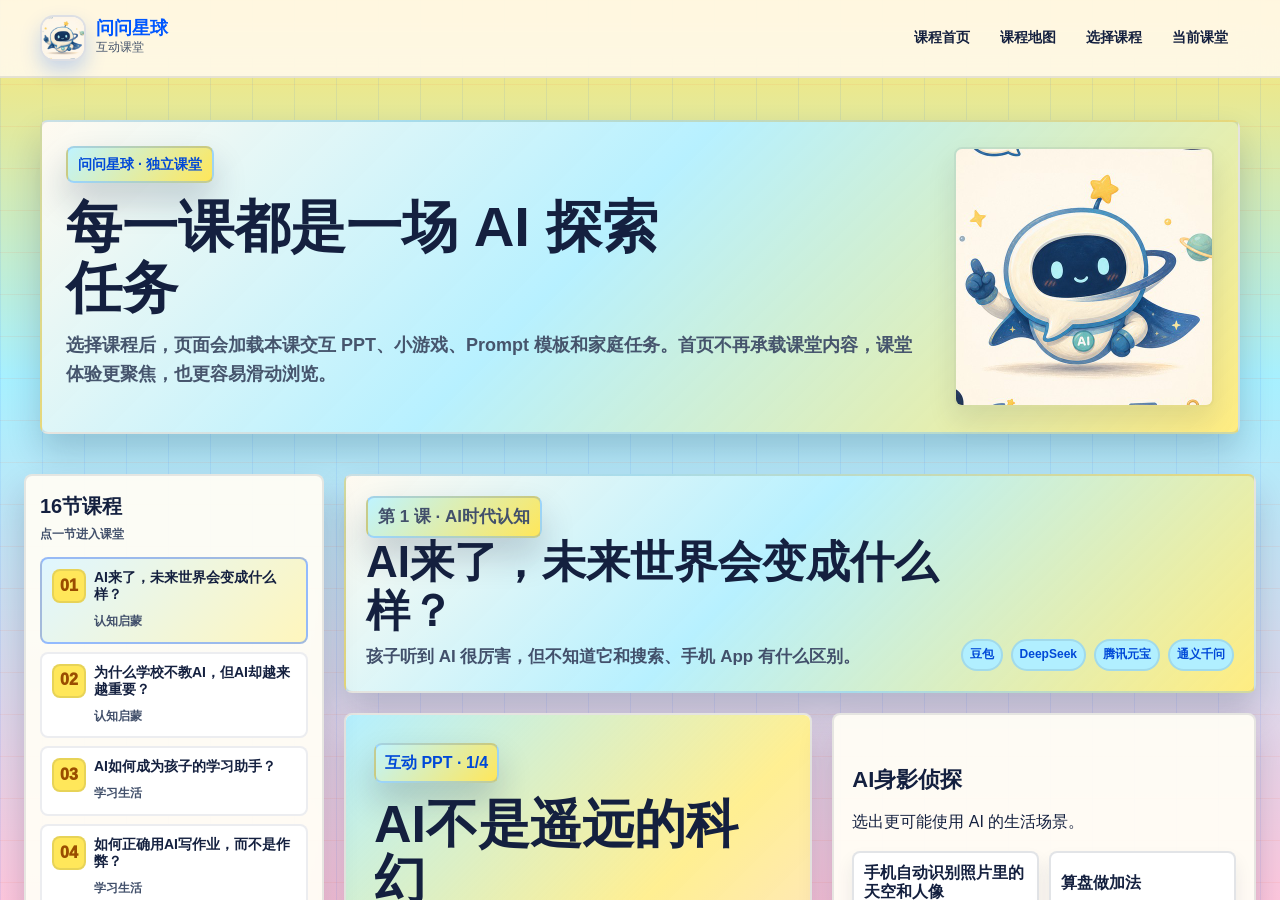
==== course.html @ 51a1dd1c "Publish Wenwen Planet AI course site" ====
<!doctype html>
<html lang="zh-CN">
<head>
  <meta charset="utf-8">
  <meta name="viewport" content="width=device-width, initial-scale=1">
  <title>问问星球互动课堂</title>
  <meta name="description" content="问问星球 AI 家庭成长课的独立课堂页面，包含交互 PPT、课堂小游戏、Prompt 模板和家庭任务。">
  <link rel="icon" href="assets/favicon.svg" type="image/svg+xml">
  <link rel="stylesheet" href="styles.css?v=wenwen-bright-20260520">
  <link rel="stylesheet" href="wenwen-bright.css?v=20260520f">
</head>
<body data-page="course">
  <a class="skip-link" href="#main">跳到课堂内容</a>

  <header class="site-header">
    <nav class="topbar" aria-label="课堂导航">
      <a class="brand" href="index.html" aria-label="返回问问星球首页">
        <span class="brand-mark image-mark" aria-hidden="true"><img src="assets/wenwen-planet-avatar.jpg" alt=""></span>
        <span>
          <strong>问问星球</strong>
          <small>互动课堂</small>
        </span>
      </a>
      <button class="nav-toggle" type="button" aria-expanded="false" aria-controls="siteNav">
        <span aria-hidden="true">☰</span>
        <span class="sr-only">打开导航</span>
      </button>
      <div class="site-nav" id="siteNav">
        <a href="index.html">课程首页</a>
        <a href="index.html#map">课程地图</a>
        <a href="#lessonList">选择课程</a>
        <a href="#classroom">当前课堂</a>
      </div>
    </nav>
  </header>

  <main id="main" class="course-main">
    <section class="course-cover" aria-labelledby="coursePageTitle">
      <div class="section-inner course-cover-grid">
        <div>
          <p class="section-kicker">问问星球 · 独立课堂</p>
          <h1 id="coursePageTitle">每一课都是一场 AI 探索任务</h1>
          <p class="section-lead">选择课程后，页面会加载本课交互 PPT、小游戏、Prompt 模板和家庭任务。首页不再承载课堂内容，课堂体验更聚焦，也更容易滑动浏览。</p>
        </div>
        <img src="assets/wenwen-planet-avatar.jpg" alt="问问星球 AI 星球向导形象">
      </div>
    </section>

    <section class="course-workspace" id="classroom">
      <div class="course-layout">
        <aside class="course-rail" id="lessonList" aria-label="课程选择">
          <div class="rail-head">
            <strong>16节课程</strong>
            <span>点一节进入课堂</span>
          </div>
          <div class="course-rail-list" id="courseRail"></div>
        </aside>

        <div class="classroom-shell is-empty" id="classroomShell">
          <div class="empty-classroom">
            <img src="assets/wenwen-planet-avatar.jpg" alt="">
            <h2>选择一节课开始</h2>
            <p>左侧课程列表会把每节课加载成独立课堂：PPT、小游戏、Prompt 和家庭任务都在这里完成。</p>
            <button class="btn primary" type="button" data-start-course="1">打开第1课</button>
          </div>
        </div>
      </div>
    </section>
  </main>

  <div class="toast" id="toast" role="status" aria-live="polite"></div>

  <script src="script.js?v=scroll-rescue-20260520d"></script>
</body>
</html>
---- styles.css ----
:root {
  --ink: #20213a;
  --muted: #62647c;
  --paper: #fff7df;
  --cream: #fffdf4;
  --line: #20213a;
  --blue: #3f7cff;
  --sky: #8ed8ff;
  --mint: #72dfb7;
  --sun: #ffd84d;
  --orange: #ff8657;
  --rose: #ff71a8;
  --violet: #8b76ff;
  --green: #9bdd62;
  --shadow: 6px 6px 0 rgba(32, 33, 58, 0.94);
  --soft-shadow: 0 18px 46px rgba(42, 38, 84, 0.16);
}

/* Refined illustration skin: calmer, softer, closer to children's book editorial design. */
:root {
  --ink: #17213c;
  --muted: #64708a;
  --paper: #fbf4e6;
  --cream: #fffdf7;
  --line: #d8dfeb;
  --blue: #2f6fbd;
  --sky: #d8ecff;
  --mint: #dff6e9;
  --sun: #ffe8a6;
  --orange: #f07d55;
  --rose: #f3c4d7;
  --violet: #d9d2ff;
  --green: #dff2c7;
  --shadow: 0 14px 34px rgba(23, 33, 60, 0.12);
  --soft-shadow: 0 18px 48px rgba(23, 33, 60, 0.13);
}

html,
body {
  min-height: 100%;
  overflow-x: hidden;
  overflow-y: auto;
}

body {
  background:
    linear-gradient(180deg, rgba(255, 253, 247, 0.82), rgba(251, 244, 230, 0.92)),
    var(--paper);
}

.site-header {
  border-bottom: 1px solid rgba(23, 33, 60, 0.1);
  background: rgba(255, 253, 247, 0.92);
}

.brand-mark {
  border: 1px solid rgba(23, 33, 60, 0.12);
  border-radius: 14px;
  background: linear-gradient(145deg, #eef8ff, #fff8de);
  box-shadow: 0 8px 18px rgba(47, 111, 189, 0.15);
  color: var(--blue);
}

.site-nav a:hover,
.site-nav a:focus,
.btn,
.icon-btn,
.filter-btn,
.chip-btn,
.pill-btn,
.search-box input {
  border: 1px solid rgba(23, 33, 60, 0.14);
  box-shadow: 0 8px 18px rgba(23, 33, 60, 0.08);
}

.btn:hover,
.icon-btn:hover,
.filter-btn:hover,
.chip-btn:hover,
.pill-btn:hover {
  transform: translateY(-1px);
  box-shadow: 0 12px 24px rgba(23, 33, 60, 0.11);
}

.btn.primary {
  background: var(--blue);
  color: white;
}

.btn.ghost,
.filter-btn,
.chip-btn,
.pill-btn {
  background: rgba(255, 253, 247, 0.94);
}

.eyebrow,
.section-kicker,
.mini-tag,
.ppt-kicker {
  border: 1px solid rgba(23, 33, 60, 0.12);
  background: rgba(216, 236, 255, 0.92);
  color: var(--blue);
  box-shadow: none;
}

.hero {
  border-bottom: 1px solid rgba(23, 33, 60, 0.08);
}

.hero-slide::after {
  background:
    linear-gradient(90deg, rgba(251, 244, 230, 0.98) 0%, rgba(251, 244, 230, 0.82) 37%, rgba(251, 244, 230, 0.22) 72%),
    linear-gradient(0deg, rgba(23, 33, 60, 0.08), transparent 56%);
}

.hero-copy {
  padding: 4px 0;
}

h1,
.hero-copy h2 {
  max-width: 620px;
  font-size: clamp(38px, 4.6vw, 64px);
  line-height: 1.08;
}

.hero-copy p:not(.eyebrow),
.section-lead {
  color: #4d5870;
}

.carousel-controls,
.hero-ribbon,
.phase-card,
.story-grid article,
.tool-grid article,
.lesson-card,
.rule-board article,
.ppt-stage,
.game-panel,
.prompt-card,
.worksheet-card,
.empty-classroom,
.progress-widget,
.studio-header,
.mascot-showcase,
.course-rail,
.course-cover-grid {
  border: 1px solid rgba(23, 33, 60, 0.12);
  box-shadow: var(--shadow);
}

.carousel-controls {
  background: rgba(255, 253, 247, 0.9);
}

.icon-btn,
.hero-dots button,
.slide-dots button {
  border: 1px solid rgba(23, 33, 60, 0.18);
}

.hero-dots button.is-active,
.slide-dots button.is-active {
  background: var(--blue);
}

.hero-ribbon {
  overflow: hidden;
}

.hero-ribbon div {
  border-right: 1px solid rgba(23, 33, 60, 0.12);
}

.phase-card {
  background: var(--cream);
}

.phase-card::after {
  border-color: rgba(23, 33, 60, 0.08);
}

.color-mint { background: #e8f7ee; }
.color-sky { background: #e8f4ff; }
.color-sun { background: #fff3cf; }
.color-rose { background: #ffeaf1; }

.mascot-showcase {
  display: grid;
  grid-template-columns: minmax(260px, 0.9fr) minmax(0, 1.1fr);
  gap: 28px;
  align-items: center;
  margin: 8px 0 28px;
  padding: 22px;
  border-radius: 8px;
  background: rgba(255, 253, 247, 0.94);
}

.mascot-showcase img {
  width: 100%;
  max-height: 430px;
  border-radius: 8px;
  object-fit: cover;
  object-position: center;
}

.mascot-showcase h3 {
  margin-bottom: 12px;
  font-size: clamp(26px, 3.6vw, 42px);
  line-height: 1.16;
}

.mascot-showcase p:last-child {
  margin-bottom: 0;
  color: var(--muted);
  font-size: 17px;
  font-weight: 650;
}

.lesson-art {
  border-bottom: 1px solid rgba(23, 33, 60, 0.1);
  background: #e8f4ff;
}

.lesson-art::before,
.lesson-art::after {
  display: none;
}

.lesson-icon {
  border: 1px solid rgba(23, 33, 60, 0.12);
  background: rgba(255, 253, 247, 0.94);
  box-shadow: 0 8px 18px rgba(23, 33, 60, 0.1);
}

.lesson-number,
.lesson-module,
.lesson-tags span,
.tool-chip {
  border: 1px solid rgba(23, 33, 60, 0.12);
}

.lesson-number,
.progress-widget {
  background: #eef8ff;
}

.filter-btn.is-active {
  background: var(--blue);
}

.ppt-frame {
  background:
    linear-gradient(135deg, rgba(232, 244, 255, 0.78), rgba(255, 243, 207, 0.42)),
    white;
}

.ppt-frame li,
.worksheet-card li,
.builder-grid label,
.quiz-item,
.sequence-zone {
  border: 1px solid rgba(23, 33, 60, 0.12);
}

.prompt-card pre {
  border: 0;
  background: #17213c;
}

.course-main {
  min-height: calc(100vh - 76px);
}

.course-cover {
  padding: 42px 0 28px;
}

.course-cover-grid {
  display: grid;
  grid-template-columns: minmax(0, 1fr) 260px;
  gap: 28px;
  align-items: center;
  padding: 24px;
  border-radius: 8px;
  background: rgba(255, 253, 247, 0.94);
}

.course-cover h1 {
  margin-bottom: 12px;
  font-size: clamp(34px, 4.4vw, 58px);
  line-height: 1.08;
}

.course-cover img {
  width: 100%;
  aspect-ratio: 1;
  border-radius: 8px;
  object-fit: cover;
  object-position: center 60%;
}

.course-workspace {
  padding: 12px 24px 72px;
}

.course-layout {
  width: min(1440px, 100%);
  margin: 0 auto;
  display: grid;
  grid-template-columns: 300px minmax(0, 1fr);
  gap: 20px;
  align-items: start;
}

.course-rail {
  position: sticky;
  top: 96px;
  max-height: calc(100vh - 116px);
  overflow: auto;
  padding: 14px;
  border-radius: 8px;
  background: rgba(255, 253, 247, 0.94);
}

.rail-head {
  display: grid;
  gap: 2px;
  margin-bottom: 12px;
}

.rail-head strong {
  font-size: 20px;
}

.rail-head span,
.rail-course em {
  color: var(--muted);
  font-style: normal;
  font-size: 12px;
  font-weight: 750;
}

.course-rail-list {
  display: grid;
  gap: 8px;
}

.rail-course {
  display: grid;
  grid-template-columns: 34px 1fr;
  gap: 8px;
  width: 100%;
  padding: 10px;
  border: 1px solid rgba(23, 33, 60, 0.1);
  border-radius: 8px;
  background: white;
  color: var(--ink);
  text-align: left;
}

.rail-course span {
  grid-row: span 2;
  display: grid;
  place-items: center;
  width: 34px;
  height: 34px;
  border-radius: 8px;
  background: #eef8ff;
  color: var(--blue);
  font-weight: 950;
}

.rail-course strong {
  line-height: 1.25;
  font-size: 14px;
}

.rail-course.is-active {
  border-color: rgba(47, 111, 189, 0.42);
  background: #eef8ff;
}

.course-page .classroom-shell,
body[data-page="course"] .classroom-shell {
  min-height: 620px;
}

body[data-page="course"] .lesson-studio {
  grid-template-columns: minmax(0, 1.05fr) minmax(360px, 0.95fr);
}

body[data-page="course"] .empty-classroom img {
  width: 160px;
  margin: 0 auto 12px;
  border-radius: 8px;
}

@media (max-width: 1050px) {
  .mascot-showcase,
  .course-cover-grid,
  .course-layout {
    grid-template-columns: 1fr;
  }

  .course-rail {
    position: relative;
    top: auto;
    max-height: none;
  }

  .course-rail-list {
    grid-template-columns: repeat(2, minmax(0, 1fr));
  }

  body[data-page="course"] .lesson-studio {
    grid-template-columns: 1fr;
  }
}

@media (max-width: 760px) {
  .hero-slide::after {
    background:
      linear-gradient(0deg, rgba(251, 244, 230, 0.98) 0%, rgba(251, 244, 230, 0.9) 54%, rgba(251, 244, 230, 0.22) 100%);
  }

  h1,
  .hero-copy h2 {
    font-size: clamp(34px, 10vw, 42px);
  }

  .hero-ribbon div {
    border-right: 1px solid rgba(23, 33, 60, 0.12);
    border-bottom: 1px solid rgba(23, 33, 60, 0.12);
  }

  .course-workspace {
    padding: 8px 14px 52px;
  }

  .course-rail-list {
    grid-template-columns: 1fr;
  }

  .course-cover-grid {
    padding: 18px;
  }

  .course-cover img {
    max-width: 220px;
    justify-self: center;
  }
}

/* Final active skin for Wenwen Planet. Kept at EOF so it wins over earlier design experiments. */
:root {
  --ink: #14203f;
  --muted: #526176;
  --paper: #fff2b8;
  --cream: #fffdf5;
  --line: #18233f;
  --blue: #2868ff;
  --sky: #7bd8ff;
  --mint: #43d8b5;
  --sun: #ffd62e;
  --orange: #ff7048;
  --rose: #ff76ad;
  --violet: #8d7cff;
  --green: #8ce75d;
  --shadow: 0 16px 32px rgba(20, 32, 63, 0.16);
  --soft-shadow: 0 18px 46px rgba(20, 32, 63, 0.14);
}

html,
body {
  height: auto !important;
  min-height: 100% !important;
  overflow-x: hidden !important;
  overflow-y: scroll !important;
  overscroll-behavior-y: auto;
  touch-action: pan-y;
}

body {
  background:
    linear-gradient(90deg, rgba(40, 104, 255, 0.055) 1px, transparent 1px),
    linear-gradient(180deg, rgba(255, 112, 72, 0.055) 1px, transparent 1px),
    linear-gradient(180deg, #fff7cf 0%, #e9f8ff 44%, #fff0ec 100%);
  background-size: 42px 42px, 42px 42px, auto;
}

main,
.course-main,
.section,
.course-workspace,
.classroom-section {
  overflow: visible !important;
}

section {
  scroll-margin-top: 94px;
}

.site-header {
  border-bottom: 2px solid rgba(20, 32, 63, 0.1);
  background: rgba(255, 253, 245, 0.9);
  backdrop-filter: blur(18px);
}

.brand {
  gap: 10px;
}

.brand strong {
  color: var(--blue);
}

.brand small {
  color: #42516a;
}

.brand-mark {
  border: 2px solid rgba(20, 32, 63, 0.14);
  background: linear-gradient(145deg, #ffffff, #e0fbff 45%, #fff0a3);
  box-shadow: 0 10px 18px rgba(40, 104, 255, 0.18);
}

.brand-mark.image-mark {
  padding: 0;
  overflow: hidden;
  background: #ffffff;
  color: transparent;
}

.brand-mark.image-mark img {
  width: 100%;
  height: 100%;
  display: block;
  object-fit: cover;
  object-position: center;
}

.site-nav a:hover,
.site-nav a:focus {
  border-color: rgba(40, 104, 255, 0.28);
  background: #fff6a8;
  box-shadow: 0 10px 18px rgba(40, 104, 255, 0.12);
}

.nav-toggle {
  background: #fff6a8;
  color: var(--blue);
  border: 2px solid rgba(20, 32, 63, 0.16);
}

.btn.primary,
.filter-btn.is-active,
.hero-dots button.is-active,
.slide-dots button.is-active {
  background: linear-gradient(135deg, var(--blue), #00bda5);
  color: #ffffff;
}

.btn.ghost,
.filter-btn,
.chip-btn,
.pill-btn {
  background: #ffffff;
}

.btn,
.icon-btn,
.filter-btn,
.chip-btn,
.pill-btn,
.search-box input {
  border: 2px solid rgba(20, 32, 63, 0.12);
  box-shadow: 0 10px 18px rgba(20, 32, 63, 0.08);
}

.eyebrow,
.section-kicker,
.mini-tag,
.ppt-kicker {
  border: 2px solid rgba(40, 104, 255, 0.15);
  background: linear-gradient(135deg, #dcf7ff, #fff1a6);
  color: #205be0;
}

.hero {
  background: #fff7cf;
  border-bottom: 2px solid rgba(20, 32, 63, 0.1);
}

.hero-slide::after {
  background:
    linear-gradient(90deg, rgba(255, 247, 207, 0.98) 0%, rgba(255, 247, 207, 0.82) 35%, rgba(255, 247, 207, 0.16) 72%),
    linear-gradient(0deg, rgba(40, 104, 255, 0.12), transparent 54%);
}

.hero-copy h1,
.hero-copy h2 {
  color: #12214a;
}

.hero-copy p:not(.eyebrow),
.section-lead {
  color: #46556d;
}

.carousel-controls,
.hero-ribbon,
.phase-card,
.story-grid article,
.tool-grid article,
.lesson-card,
.rule-board article,
.ppt-stage,
.game-panel,
.prompt-card,
.worksheet-card,
.empty-classroom,
.progress-widget,
.studio-header,
.mascot-showcase,
.course-rail,
.course-cover-grid {
  border: 2px solid rgba(20, 32, 63, 0.1);
  box-shadow: var(--shadow);
}

.carousel-controls,
.hero-ribbon,
.story-grid article,
.tool-grid article,
.lesson-card,
.rule-board article,
.ppt-stage,
.game-panel,
.prompt-card,
.worksheet-card,
.empty-classroom,
.studio-header,
.course-rail,
.course-cover-grid {
  background: rgba(255, 253, 245, 0.95);
}

.hero-ribbon strong {
  color: var(--blue);
}

.phase-card:nth-child(1) {
  background: linear-gradient(135deg, #d8ffef, #f4fff8);
}

.phase-card:nth-child(2) {
  background: linear-gradient(135deg, #dff6ff, #f7fcff);
}

.phase-card:nth-child(3) {
  background: linear-gradient(135deg, #fff0a6, #fff9db);
}

.phase-card:nth-child(4) {
  background: linear-gradient(135deg, #ffe2ef, #fff7fb);
}

.color-mint { background: #d8ffef; }
.color-sky { background: #dff6ff; }
.color-sun { background: #fff0a6; }
.color-rose { background: #ffe2ef; }

.mascot-showcase {
  background:
    linear-gradient(135deg, rgba(255, 255, 255, 0.96), rgba(220, 247, 255, 0.76)),
    #ffffff;
}

.mascot-showcase img,
.story-grid img,
.course-cover img,
.empty-classroom img {
  border: 2px solid rgba(20, 32, 63, 0.08);
  box-shadow: 0 14px 28px rgba(20, 32, 63, 0.1);
}

.lesson-art {
  background: linear-gradient(135deg, #dff6ff, #fff0a6);
}

.lesson-icon {
  background: linear-gradient(135deg, #ffffff, #dff6ff);
  color: var(--blue);
}

.lesson-number,
.lesson-module,
.lesson-tags span,
.tool-chip,
.ppt-frame li,
.worksheet-card li,
.builder-grid label,
.quiz-item,
.sequence-zone,
.rail-course span {
  border: 2px solid rgba(20, 32, 63, 0.1);
}

.lesson-number,
.progress-widget,
.rail-course span {
  background: #fff0a6;
  color: #9a4d00;
}

.lesson-module,
.lesson-tags span,
.tool-chip {
  background: #dff6ff;
  color: #205be0;
}

.ppt-frame {
  background:
    linear-gradient(135deg, rgba(223, 246, 255, 0.88), rgba(255, 240, 166, 0.56)),
    #ffffff;
}

.prompt-card pre {
  background: #12214a;
}

.rail-course {
  border: 2px solid rgba(20, 32, 63, 0.08);
  background: #ffffff;
}

.rail-course.is-active {
  border-color: rgba(40, 104, 255, 0.42);
  background: linear-gradient(135deg, #dff6ff, #fff6bd);
}

.focus-classroom .hero,
.focus-classroom .world-section,
.focus-classroom .story-section,
.focus-classroom .map-section,
.focus-classroom .toolbox-section,
.focus-classroom .family-section {
  display: block;
}

@media (max-width: 760px) {
  .hero-slide::after {
    background:
      linear-gradient(0deg, rgba(255, 247, 207, 0.98) 0%, rgba(255, 247, 207, 0.9) 54%, rgba(255, 247, 207, 0.18) 100%);
  }
}

/* Wenwen Planet bright illustration skin: vivid enough for children, still readable for parents. */
:root {
  --ink: #14203f;
  --muted: #526176;
  --paper: #fff2b8;
  --cream: #fffdf5;
  --line: #18233f;
  --blue: #2868ff;
  --sky: #7bd8ff;
  --mint: #43d8b5;
  --sun: #ffd62e;
  --orange: #ff7048;
  --rose: #ff76ad;
  --violet: #8d7cff;
  --green: #8ce75d;
  --shadow: 0 16px 32px rgba(20, 32, 63, 0.16);
  --soft-shadow: 0 18px 46px rgba(20, 32, 63, 0.14);
}

html,
body {
  height: auto !important;
  min-height: 100% !important;
  overflow-x: hidden !important;
  overflow-y: scroll !important;
  overscroll-behavior-y: auto;
  touch-action: pan-y;
}

body {
  background:
    linear-gradient(90deg, rgba(40, 104, 255, 0.055) 1px, transparent 1px),
    linear-gradient(180deg, rgba(255, 112, 72, 0.055) 1px, transparent 1px),
    linear-gradient(180deg, #fff7cf 0%, #e9f8ff 44%, #fff0ec 100%);
  background-size: 42px 42px, 42px 42px, auto;
}

main,
.course-main,
.section,
.course-workspace,
.classroom-section {
  overflow: visible !important;
}

section {
  scroll-margin-top: 94px;
}

.site-header {
  border-bottom: 2px solid rgba(20, 32, 63, 0.1);
  background: rgba(255, 253, 245, 0.9);
  backdrop-filter: blur(18px);
}

.brand {
  gap: 10px;
}

.brand strong {
  color: var(--blue);
  letter-spacing: 0;
}

.brand small {
  color: #42516a;
}

.brand-mark {
  border: 2px solid rgba(20, 32, 63, 0.14);
  background: linear-gradient(145deg, #ffffff, #e0fbff 45%, #fff0a3);
  box-shadow: 0 10px 18px rgba(40, 104, 255, 0.18);
}

.brand-mark.image-mark {
  padding: 0;
  overflow: hidden;
  background: #ffffff;
  color: transparent;
}

.brand-mark.image-mark img {
  width: 100%;
  height: 100%;
  display: block;
  object-fit: cover;
  object-position: center;
}

.site-nav a:hover,
.site-nav a:focus {
  border-color: rgba(40, 104, 255, 0.28);
  background: #fff6a8;
  box-shadow: 0 10px 18px rgba(40, 104, 255, 0.12);
}

.nav-toggle {
  background: #fff6a8;
  color: var(--blue);
  border: 2px solid rgba(20, 32, 63, 0.16);
}

.btn.primary,
.filter-btn.is-active,
.hero-dots button.is-active,
.slide-dots button.is-active {
  background: linear-gradient(135deg, var(--blue), #00bda5);
  color: #ffffff;
}

.btn.ghost,
.filter-btn,
.chip-btn,
.pill-btn {
  background: #ffffff;
}

.btn,
.icon-btn,
.filter-btn,
.chip-btn,
.pill-btn,
.search-box input {
  border: 2px solid rgba(20, 32, 63, 0.12);
  box-shadow: 0 10px 18px rgba(20, 32, 63, 0.08);
}

.eyebrow,
.section-kicker,
.mini-tag,
.ppt-kicker {
  border: 2px solid rgba(40, 104, 255, 0.15);
  background: linear-gradient(135deg, #dcf7ff, #fff1a6);
  color: #205be0;
}

.hero {
  background: #fff7cf;
  border-bottom: 2px solid rgba(20, 32, 63, 0.1);
}

.hero-slide::after {
  background:
    linear-gradient(90deg, rgba(255, 247, 207, 0.98) 0%, rgba(255, 247, 207, 0.82) 35%, rgba(255, 247, 207, 0.16) 72%),
    linear-gradient(0deg, rgba(40, 104, 255, 0.12), transparent 54%);
}

.hero-copy h1,
.hero-copy h2 {
  color: #12214a;
}

.hero-copy p:not(.eyebrow),
.section-lead {
  color: #46556d;
}

.carousel-controls,
.hero-ribbon,
.phase-card,
.story-grid article,
.tool-grid article,
.lesson-card,
.rule-board article,
.ppt-stage,
.game-panel,
.prompt-card,
.worksheet-card,
.empty-classroom,
.progress-widget,
.studio-header,
.mascot-showcase,
.course-rail,
.course-cover-grid {
  border: 2px solid rgba(20, 32, 63, 0.1);
  box-shadow: var(--shadow);
}

.carousel-controls,
.hero-ribbon,
.story-grid article,
.tool-grid article,
.lesson-card,
.rule-board article,
.ppt-stage,
.game-panel,
.prompt-card,
.worksheet-card,
.empty-classroom,
.studio-header,
.course-rail,
.course-cover-grid {
  background: rgba(255, 253, 245, 0.95);
}

.hero-ribbon strong {
  color: var(--blue);
}

.phase-card:nth-child(1) {
  background: linear-gradient(135deg, #d8ffef, #f4fff8);
}

.phase-card:nth-child(2) {
  background: linear-gradient(135deg, #dff6ff, #f7fcff);
}

.phase-card:nth-child(3) {
  background: linear-gradient(135deg, #fff0a6, #fff9db);
}

.phase-card:nth-child(4) {
  background: linear-gradient(135deg, #ffe2ef, #fff7fb);
}

.color-mint { background: #d8ffef; }
.color-sky { background: #dff6ff; }
.color-sun { background: #fff0a6; }
.color-rose { background: #ffe2ef; }

.mascot-showcase {
  background:
    linear-gradient(135deg, rgba(255, 255, 255, 0.96), rgba(220, 247, 255, 0.76)),
    #ffffff;
}

.mascot-showcase img,
.story-grid img,
.course-cover img,
.empty-classroom img {
  border: 2px solid rgba(20, 32, 63, 0.08);
  box-shadow: 0 14px 28px rgba(20, 32, 63, 0.1);
}

.lesson-art {
  background: linear-gradient(135deg, #dff6ff, #fff0a6);
}

.lesson-icon {
  background: linear-gradient(135deg, #ffffff, #dff6ff);
  color: var(--blue);
}

.lesson-number,
.lesson-module,
.lesson-tags span,
.tool-chip,
.ppt-frame li,
.worksheet-card li,
.builder-grid label,
.quiz-item,
.sequence-zone,
.rail-course span {
  border: 2px solid rgba(20, 32, 63, 0.1);
}

.lesson-number,
.progress-widget,
.rail-course span {
  background: #fff0a6;
  color: #9a4d00;
}

.lesson-module,
.lesson-tags span,
.tool-chip {
  background: #dff6ff;
  color: #205be0;
}

.ppt-frame {
  background:
    linear-gradient(135deg, rgba(223, 246, 255, 0.88), rgba(255, 240, 166, 0.56)),
    #ffffff;
}

.prompt-card pre {
  background: #12214a;
}

.rail-course {
  border: 2px solid rgba(20, 32, 63, 0.08);
  background: #ffffff;
}

.rail-course.is-active {
  border-color: rgba(40, 104, 255, 0.42);
  background: linear-gradient(135deg, #dff6ff, #fff6bd);
}

body[data-page="course"] .classroom-shell {
  min-height: 620px;
}

.focus-classroom .hero,
.focus-classroom .world-section,
.focus-classroom .story-section,
.focus-classroom .map-section,
.focus-classroom .toolbox-section,
.focus-classroom .family-section {
  display: block;
}

@media (max-width: 760px) {
  .hero-slide::after {
    background:
      linear-gradient(0deg, rgba(255, 247, 207, 0.98) 0%, rgba(255, 247, 207, 0.9) 54%, rgba(255, 247, 207, 0.18) 100%);
  }
}

* {
  box-sizing: border-box;
}

html {
  scroll-behavior: smooth;
}

body {
  margin: 0;
  color: var(--ink);
  background:
    linear-gradient(90deg, rgba(32, 33, 58, 0.04) 1px, transparent 1px),
    linear-gradient(0deg, rgba(32, 33, 58, 0.04) 1px, transparent 1px),
    var(--paper);
  background-size: 26px 26px;
  font-family: -apple-system, BlinkMacSystemFont, "Segoe UI", "PingFang SC", "Hiragino Sans GB", "Microsoft YaHei", sans-serif;
  line-height: 1.65;
}

button,
input,
select,
textarea {
  font: inherit;
}

button {
  cursor: pointer;
}

a {
  color: inherit;
  text-decoration: none;
}

img {
  display: block;
  max-width: 100%;
}

.sr-only,
.skip-link {
  position: absolute;
  width: 1px;
  height: 1px;
  padding: 0;
  margin: -1px;
  overflow: hidden;
  clip: rect(0, 0, 0, 0);
  white-space: nowrap;
  border: 0;
}

.skip-link:focus {
  width: auto;
  height: auto;
  clip: auto;
  margin: 12px;
  padding: 10px 14px;
  background: var(--ink);
  color: white;
  z-index: 1000;
}

.site-header {
  position: sticky;
  top: 0;
  z-index: 50;
  border-bottom: 3px solid var(--line);
  background: rgba(255, 247, 223, 0.94);
  backdrop-filter: blur(14px);
}

.topbar {
  width: min(1200px, calc(100% - 32px));
  min-height: 76px;
  margin: 0 auto;
  display: flex;
  align-items: center;
  justify-content: space-between;
  gap: 18px;
}

.brand {
  display: inline-flex;
  align-items: center;
  gap: 12px;
  min-width: 260px;
}

.brand > span:last-child {
  min-width: 0;
}

.brand-mark {
  display: inline-grid;
  place-items: center;
  width: 46px;
  height: 46px;
  border: 3px solid var(--line);
  border-radius: 8px;
  background: var(--sun);
  color: var(--ink);
  font-weight: 950;
  box-shadow: 4px 4px 0 var(--rose);
}

.brand strong,
.brand small {
  display: block;
}

.brand strong {
  font-size: 18px;
  line-height: 1.15;
}

.brand small {
  color: var(--muted);
  font-size: 12px;
}

.site-nav {
  display: flex;
  justify-content: flex-end;
  gap: 6px;
}

.site-nav a {
  padding: 9px 10px;
  border: 2px solid transparent;
  border-radius: 8px;
  font-size: 14px;
  font-weight: 800;
}

.site-nav a:hover,
.site-nav a:focus {
  border-color: var(--line);
  background: white;
  box-shadow: 3px 3px 0 var(--line);
}

.nav-toggle {
  display: none;
  width: 42px;
  height: 42px;
  border: 3px solid var(--line);
  border-radius: 8px;
  background: var(--sun);
}

.hero {
  position: relative;
  overflow: hidden;
  border-bottom: 3px solid var(--line);
  background: var(--cream);
}

.hero-carousel {
  position: relative;
  min-height: 650px;
}

.hero-slide {
  position: absolute;
  inset: 0;
  opacity: 0;
  visibility: hidden;
  transition: opacity 360ms ease, visibility 360ms ease;
}

.hero-slide.is-active {
  position: relative;
  opacity: 1;
  visibility: visible;
}

.hero-slide img {
  width: 100%;
  height: 650px;
  object-fit: cover;
}

.hero-slide::after {
  content: "";
  position: absolute;
  inset: 0;
  background:
    linear-gradient(90deg, rgba(255, 247, 223, 0.96) 0%, rgba(255, 247, 223, 0.86) 36%, rgba(255, 247, 223, 0.15) 70%),
    linear-gradient(0deg, rgba(32, 33, 58, 0.18), transparent 48%);
  pointer-events: none;
}

.hero-copy {
  position: absolute;
  z-index: 2;
  left: max(24px, calc((100% - 1200px) / 2));
  top: 50%;
  width: min(640px, calc(100% - 48px));
  transform: translateY(-50%);
}

.eyebrow,
.section-kicker,
.mini-tag {
  display: inline-flex;
  align-items: center;
  padding: 5px 10px;
  margin: 0 0 14px;
  border: 2px solid var(--line);
  border-radius: 8px;
  background: var(--sun);
  color: var(--ink);
  font-size: 14px;
  font-weight: 900;
  box-shadow: 3px 3px 0 var(--line);
}

h1,
h2,
h3,
p {
  margin-top: 0;
}

h1,
.hero-copy h2 {
  margin-bottom: 18px;
  font-size: clamp(40px, 5.1vw, 58px);
  line-height: 1.05;
  letter-spacing: 0;
}

.hero-copy p:not(.eyebrow) {
  max-width: 560px;
  margin-bottom: 24px;
  color: #343650;
  font-size: clamp(18px, 2vw, 23px);
  font-weight: 650;
  overflow-wrap: break-word;
}

.hero-actions,
.slide-actions,
.game-actions,
.course-actions {
  display: flex;
  flex-wrap: wrap;
  gap: 10px;
}

.btn,
.icon-btn,
.filter-btn,
.chip-btn,
.pill-btn {
  border: 3px solid var(--line);
  border-radius: 8px;
  background: white;
  color: var(--ink);
  font-weight: 900;
  line-height: 1.2;
  box-shadow: 4px 4px 0 var(--line);
  transition: transform 140ms ease, box-shadow 140ms ease, background 140ms ease;
}

.btn {
  display: inline-flex;
  align-items: center;
  justify-content: center;
  min-height: 46px;
  padding: 12px 16px;
}

.btn.primary {
  background: var(--orange);
  color: white;
}

.btn.ghost {
  background: white;
}

.btn.small {
  min-height: 38px;
  padding: 8px 11px;
  font-size: 13px;
}

.btn:hover,
.icon-btn:hover,
.filter-btn:hover,
.chip-btn:hover,
.pill-btn:hover {
  transform: translate(2px, 2px);
  box-shadow: 2px 2px 0 var(--line);
}

.carousel-controls {
  position: absolute;
  z-index: 3;
  right: max(20px, calc((100% - 1200px) / 2));
  bottom: 110px;
  display: flex;
  align-items: center;
  gap: 10px;
  padding: 10px;
  border: 3px solid var(--line);
  border-radius: 8px;
  background: rgba(255, 253, 244, 0.9);
  box-shadow: var(--shadow);
}

.icon-btn {
  width: 42px;
  height: 42px;
  font-size: 28px;
}

.hero-dots {
  display: flex;
  gap: 7px;
}

.hero-dots button {
  width: 12px;
  height: 12px;
  padding: 0;
  border: 2px solid var(--line);
  border-radius: 50%;
  background: white;
}

.hero-dots button.is-active {
  width: 30px;
  border-radius: 8px;
  background: var(--rose);
}

.hero-ribbon {
  position: relative;
  z-index: 3;
  width: min(1200px, calc(100% - 32px));
  margin: -68px auto 34px;
  display: grid;
  grid-template-columns: repeat(4, minmax(0, 1fr));
  border: 3px solid var(--line);
  border-radius: 8px;
  background: white;
  box-shadow: var(--shadow);
}

.hero-ribbon div {
  padding: 18px 16px;
  border-right: 3px solid var(--line);
}

.hero-ribbon div:last-child {
  border-right: 0;
}

.hero-ribbon strong,
.hero-ribbon span {
  display: block;
}

.hero-ribbon strong {
  font-size: clamp(24px, 3vw, 34px);
  line-height: 1;
}

.hero-ribbon span {
  color: var(--muted);
  font-size: 13px;
  font-weight: 800;
}

.section {
  padding: 78px 0;
}

.section:nth-of-type(even) {
  background: rgba(255, 255, 255, 0.48);
}

.section-inner {
  width: min(1200px, calc(100% - 32px));
  margin: 0 auto;
}

.section-heading {
  max-width: 820px;
  margin-bottom: 28px;
}

.section-heading.with-progress {
  max-width: none;
  display: flex;
  align-items: end;
  justify-content: space-between;
  gap: 24px;
}

.section h2 {
  margin-bottom: 12px;
  font-size: clamp(30px, 5vw, 54px);
  line-height: 1.05;
}

.section-lead {
  color: var(--muted);
  font-size: 18px;
  font-weight: 650;
}

.phase-grid,
.story-grid,
.tool-grid,
.lesson-grid {
  display: grid;
  gap: 18px;
}

.phase-grid {
  grid-template-columns: repeat(4, minmax(0, 1fr));
}

.phase-card,
.story-grid article,
.tool-grid article,
.lesson-card,
.rule-board article,
.ppt-stage,
.game-panel,
.prompt-card,
.worksheet-card,
.empty-classroom {
  border: 3px solid var(--line);
  border-radius: 8px;
  background: white;
  box-shadow: var(--shadow);
}

.phase-card {
  min-height: 230px;
  padding: 20px;
  position: relative;
  overflow: hidden;
}

.phase-card::after {
  content: "";
  position: absolute;
  right: -34px;
  bottom: -34px;
  width: 120px;
  height: 120px;
  border: 3px solid var(--line);
  border-radius: 50%;
  background: rgba(255, 255, 255, 0.42);
}

.phase-card span {
  display: inline-grid;
  place-items: center;
  width: 44px;
  height: 44px;
  margin-bottom: 28px;
  border: 3px solid var(--line);
  border-radius: 50%;
  background: white;
  font-weight: 950;
}

.phase-card h3 {
  margin-bottom: 10px;
  font-size: 22px;
}

.phase-card p {
  margin-bottom: 0;
  color: #36384f;
  font-weight: 650;
}

.color-mint { background: var(--mint); }
.color-sky { background: var(--sky); }
.color-sun { background: var(--sun); }
.color-rose { background: var(--rose); }

.story-grid {
  grid-template-columns: repeat(4, minmax(0, 1fr));
}

.story-grid article {
  overflow: hidden;
  background: var(--cream);
}

.story-grid img {
  width: 100%;
  height: 190px;
  object-fit: cover;
  border-bottom: 3px solid var(--line);
}

.story-grid h3,
.story-grid p {
  padding: 0 16px;
}

.story-grid h3 {
  margin: 16px 0 8px;
  font-size: 22px;
}

.story-grid p {
  margin-bottom: 18px;
  color: var(--muted);
  font-weight: 650;
}

.progress-widget {
  min-width: 210px;
  padding: 16px;
  border: 3px solid var(--line);
  border-radius: 8px;
  background: var(--sun);
  box-shadow: var(--shadow);
}

.progress-widget strong,
.progress-widget span {
  display: block;
}

.progress-widget strong {
  font-size: 32px;
  line-height: 1;
}

.progress-widget span {
  margin: 4px 0 12px;
  font-weight: 800;
}

.progress-track,
.score-track {
  height: 12px;
  border: 2px solid var(--line);
  border-radius: 999px;
  background: white;
  overflow: hidden;
}

.progress-track span,
.score-track span {
  display: block;
  width: 0%;
  height: 100%;
  background: var(--green);
  transition: width 220ms ease;
}

.map-controls {
  display: flex;
  align-items: center;
  justify-content: space-between;
  gap: 16px;
  margin-bottom: 22px;
}

.filter-group {
  display: flex;
  flex-wrap: wrap;
  gap: 8px;
}

.filter-btn {
  min-height: 38px;
  padding: 8px 10px;
  background: white;
}

.filter-btn.is-active {
  background: var(--blue);
  color: white;
}

.search-box {
  min-width: min(340px, 100%);
}

.search-box input {
  width: 100%;
  min-height: 44px;
  padding: 10px 13px;
  border: 3px solid var(--line);
  border-radius: 8px;
  background: white;
  box-shadow: 4px 4px 0 var(--line);
  font-weight: 700;
}

.lesson-grid {
  grid-template-columns: repeat(4, minmax(0, 1fr));
}

.lesson-card {
  display: grid;
  min-height: 430px;
  overflow: hidden;
  background: var(--cream);
  transition: transform 160ms ease, box-shadow 160ms ease;
}

.lesson-card:hover {
  transform: translateY(-4px);
}

.lesson-card.is-done {
  background: #f4ffe9;
}

.lesson-art {
  position: relative;
  min-height: 150px;
  border-bottom: 3px solid var(--line);
  overflow: hidden;
  background: var(--art-bg, var(--sky));
}

.lesson-art img {
  width: 100%;
  height: 150px;
  object-fit: cover;
}

.lesson-art::before,
.lesson-art::after {
  content: "";
  position: absolute;
  border: 3px solid var(--line);
  background: rgba(255, 255, 255, 0.55);
}

.lesson-art::before {
  width: 72px;
  height: 72px;
  right: 18px;
  top: 20px;
  border-radius: 50%;
}

.lesson-art::after {
  width: 108px;
  height: 22px;
  left: 18px;
  bottom: 22px;
  transform: rotate(-5deg);
}

.lesson-icon {
  position: absolute;
  z-index: 2;
  left: 20px;
  top: 24px;
  display: grid;
  place-items: center;
  width: 62px;
  height: 62px;
  border: 3px solid var(--line);
  border-radius: 8px;
  background: white;
  font-size: 32px;
  box-shadow: 4px 4px 0 var(--line);
}

.lesson-body {
  display: grid;
  gap: 10px;
  padding: 16px;
}

.lesson-topline {
  display: flex;
  align-items: center;
  justify-content: space-between;
  gap: 8px;
}

.lesson-number,
.lesson-module {
  display: inline-flex;
  align-items: center;
  min-height: 28px;
  padding: 4px 8px;
  border: 2px solid var(--line);
  border-radius: 8px;
  background: white;
  font-size: 12px;
  font-weight: 900;
}

.lesson-number {
  background: var(--sun);
}

.lesson-card h3 {
  margin: 0;
  font-size: 21px;
  line-height: 1.18;
}

.lesson-card p {
  margin: 0;
  color: var(--muted);
  font-weight: 650;
}

.lesson-tags {
  display: flex;
  flex-wrap: wrap;
  gap: 6px;
}

.lesson-tags span,
.tool-chip {
  display: inline-flex;
  align-items: center;
  padding: 4px 7px;
  border: 2px solid rgba(32, 33, 58, 0.82);
  border-radius: 999px;
  background: white;
  font-size: 12px;
  font-weight: 850;
}

.course-actions {
  align-self: end;
}

.classroom-shell {
  min-height: 360px;
}

.classroom-shell.is-empty {
  display: grid;
  place-items: center;
}

.empty-classroom {
  max-width: 540px;
  padding: 34px;
  text-align: center;
  background: white;
}

.empty-classroom span {
  display: block;
  font-size: 52px;
}

.empty-classroom h3 {
  margin: 6px 0 8px;
  font-size: 28px;
}

.lesson-studio {
  display: grid;
  grid-template-columns: minmax(0, 1.1fr) minmax(340px, 0.9fr);
  gap: 20px;
  align-items: start;
}

.studio-header {
  grid-column: 1 / -1;
  display: grid;
  grid-template-columns: minmax(0, 1fr) auto;
  gap: 16px;
  align-items: end;
  padding: 20px;
  border: 3px solid var(--line);
  border-radius: 8px;
  background: white;
  box-shadow: var(--shadow);
}

.studio-header h3 {
  margin-bottom: 8px;
  font-size: clamp(28px, 4vw, 44px);
  line-height: 1.1;
}

.studio-header p {
  max-width: 760px;
  margin-bottom: 0;
  color: var(--muted);
  font-size: 17px;
  font-weight: 650;
}

.studio-meta {
  display: flex;
  flex-wrap: wrap;
  gap: 8px;
}

.ppt-stage {
  overflow: hidden;
  background: var(--cream);
}

.ppt-frame {
  min-height: 430px;
  padding: 28px;
  border-bottom: 3px solid var(--line);
  background:
    linear-gradient(135deg, rgba(255, 216, 77, 0.38), rgba(142, 216, 255, 0.34)),
    white;
}

.ppt-kicker {
  display: inline-flex;
  margin-bottom: 14px;
  padding: 5px 9px;
  border: 2px solid var(--line);
  border-radius: 8px;
  background: var(--rose);
  color: white;
  font-weight: 900;
}

.ppt-frame h4 {
  margin: 0 0 18px;
  font-size: clamp(30px, 5vw, 52px);
  line-height: 1.05;
}

.ppt-frame p {
  color: #36384f;
  font-size: 18px;
  font-weight: 650;
}

.ppt-frame ul {
  display: grid;
  gap: 10px;
  padding: 0;
  margin: 22px 0 0;
  list-style: none;
}

.ppt-frame li {
  padding: 12px 14px;
  border: 2px solid var(--line);
  border-radius: 8px;
  background: white;
  font-weight: 750;
}

.speaker-note {
  display: none;
  margin-top: 18px;
  padding: 14px;
  border: 2px dashed var(--line);
  border-radius: 8px;
  background: #fff7c8;
  color: #444054;
  font-weight: 700;
}

.speaker-note.is-visible {
  display: block;
}

.ppt-controls {
  display: grid;
  grid-template-columns: auto 1fr auto auto;
  align-items: center;
  gap: 10px;
  padding: 14px;
  background: white;
}

.slide-dots {
  display: flex;
  justify-content: center;
  gap: 7px;
}

.slide-dots button {
  width: 13px;
  height: 13px;
  padding: 0;
  border: 2px solid var(--line);
  border-radius: 50%;
  background: white;
}

.slide-dots button.is-active {
  width: 32px;
  border-radius: 8px;
  background: var(--blue);
}

.side-stack {
  display: grid;
  gap: 18px;
}

.game-panel,
.prompt-card,
.worksheet-card {
  padding: 18px;
}

.game-panel h4,
.prompt-card h4,
.worksheet-card h4 {
  margin-bottom: 10px;
  font-size: 22px;
}

.game-board {
  display: grid;
  gap: 12px;
}

.card-list,
.match-grid,
.quiz-list,
.builder-grid {
  display: grid;
  gap: 10px;
}

.card-list {
  grid-template-columns: repeat(2, minmax(0, 1fr));
}

.chip-btn,
.pill-btn {
  min-height: 44px;
  padding: 10px;
  text-align: left;
}

.chip-btn.is-selected,
.pill-btn.is-selected {
  background: var(--mint);
}

.sequence-zone {
  min-height: 58px;
  padding: 10px;
  border: 2px dashed var(--line);
  border-radius: 8px;
  background: #fffdf4;
}

.sequence-zone .pill-btn {
  margin: 4px;
  background: var(--sky);
}

.match-grid {
  grid-template-columns: 1fr 1fr;
}

.match-column {
  display: grid;
  gap: 8px;
}

.match-pairs {
  display: grid;
  gap: 6px;
  margin-top: 8px;
  color: var(--muted);
  font-size: 14px;
  font-weight: 750;
}

.builder-grid label,
.quiz-item {
  display: grid;
  gap: 6px;
  padding: 10px;
  border: 2px solid var(--line);
  border-radius: 8px;
  background: var(--cream);
  font-weight: 800;
}

.builder-grid input,
.builder-grid textarea {
  width: 100%;
  min-height: 42px;
  padding: 9px;
  border: 2px solid var(--line);
  border-radius: 8px;
  background: white;
  resize: vertical;
}

.quiz-item label {
  display: flex;
  gap: 8px;
  align-items: flex-start;
  font-weight: 700;
}

.game-feedback {
  min-height: 42px;
  padding: 10px;
  border: 2px solid var(--line);
  border-radius: 8px;
  background: white;
  color: var(--muted);
  font-weight: 800;
}

.game-feedback.good {
  background: #e9ffd5;
  color: #285b1f;
}

.game-feedback.warn {
  background: #fff0c2;
  color: #6b4d00;
}

.prompt-card pre {
  white-space: pre-wrap;
  margin: 0;
  padding: 14px;
  border: 2px solid var(--line);
  border-radius: 8px;
  background: #25263e;
  color: white;
  font-size: 14px;
  line-height: 1.55;
}

.worksheet-card ul {
  display: grid;
  gap: 8px;
  padding: 0;
  margin: 0;
  list-style: none;
}

.worksheet-card li {
  padding: 9px 10px;
  border: 2px solid var(--line);
  border-radius: 8px;
  background: var(--cream);
  font-weight: 750;
}

.tool-grid {
  grid-template-columns: repeat(4, minmax(0, 1fr));
}

.tool-grid article {
  padding: 20px;
  background: white;
}

.tool-grid strong {
  display: block;
  margin-bottom: 10px;
  font-size: 20px;
}

.tool-grid p {
  margin-bottom: 0;
  color: var(--muted);
  font-weight: 700;
}

.family-grid {
  display: grid;
  grid-template-columns: minmax(0, 0.9fr) minmax(420px, 1.1fr);
  gap: 24px;
  align-items: start;
}

.rule-board {
  display: grid;
  gap: 14px;
}

.rule-board article {
  padding: 18px;
  display: grid;
  grid-template-columns: 96px 1fr;
  gap: 14px;
  align-items: center;
}

.rule-board span {
  display: inline-grid;
  place-items: center;
  min-height: 46px;
  border: 3px solid var(--line);
  border-radius: 8px;
  background: var(--sun);
  font-weight: 950;
}

.rule-board p {
  margin-bottom: 0;
  color: var(--muted);
  font-weight: 750;
}

.empty-state {
  grid-column: 1 / -1;
  padding: 34px;
  border: 3px dashed var(--line);
  border-radius: 8px;
  background: white;
  text-align: center;
  color: var(--muted);
  font-weight: 800;
}

.toast {
  position: fixed;
  left: 50%;
  bottom: 20px;
  z-index: 80;
  transform: translateX(-50%) translateY(120px);
  max-width: min(520px, calc(100% - 32px));
  padding: 12px 16px;
  border: 3px solid var(--line);
  border-radius: 8px;
  background: var(--ink);
  color: white;
  box-shadow: var(--shadow);
  opacity: 0;
  transition: opacity 180ms ease, transform 180ms ease;
  font-weight: 850;
}

.toast.is-visible {
  opacity: 1;
  transform: translateX(-50%) translateY(0);
}

.focus-classroom .hero,
.focus-classroom .world-section,
.focus-classroom .story-section,
.focus-classroom .map-section,
.focus-classroom .toolbox-section,
.focus-classroom .family-section {
  display: none;
}

.focus-classroom .classroom-section {
  padding-top: 24px;
}

@media (max-width: 1050px) {
  .site-nav {
    display: none;
    position: absolute;
    left: 16px;
    right: 16px;
    top: 76px;
    flex-direction: column;
    align-items: stretch;
    padding: 12px;
    border: 3px solid var(--line);
    border-radius: 8px;
    background: var(--cream);
    box-shadow: var(--shadow);
  }

  .site-nav.is-open {
    display: flex;
  }

  .nav-toggle {
    display: inline-grid;
    place-items: center;
  }

  .phase-grid,
  .story-grid,
  .lesson-grid,
  .tool-grid {
    grid-template-columns: repeat(2, minmax(0, 1fr));
  }

  .lesson-studio,
  .family-grid {
    grid-template-columns: 1fr;
  }
}

@media (max-width: 760px) {
  .topbar {
    position: relative;
    width: calc(100% - 24px);
    gap: 8px;
  }

  .brand {
    flex: 1 1 auto;
    max-width: calc(100% - 54px);
    min-width: 0;
  }

  .brand strong {
    font-size: 16px;
    overflow: hidden;
    text-overflow: ellipsis;
    white-space: nowrap;
  }

  .brand small {
    display: none;
  }

  .nav-toggle {
    position: absolute;
    top: 16px;
    right: 0;
    display: inline-grid !important;
    place-items: center;
    flex: 0 0 42px;
    visibility: visible;
    opacity: 1;
  }

  .hero-carousel {
    min-height: 690px;
  }

  .hero-slide img {
    height: 690px;
  }

  .hero-slide::after {
    background:
      linear-gradient(0deg, rgba(255, 247, 223, 0.98) 0%, rgba(255, 247, 223, 0.9) 48%, rgba(255, 247, 223, 0.15) 100%);
  }

  .hero-copy {
    top: auto;
    bottom: 106px;
    transform: none;
  }

  .carousel-controls {
    left: 16px;
    right: auto;
    bottom: 28px;
    box-shadow: 4px 4px 0 var(--line);
  }

  .hero-ribbon {
    margin: 0 auto 24px;
    grid-template-columns: repeat(2, minmax(0, 1fr));
  }

  .hero-ribbon div {
    border-bottom: 3px solid var(--line);
  }

  .hero-ribbon div:nth-child(2n) {
    border-right: 0;
  }

  .hero-ribbon div:nth-last-child(-n + 2) {
    border-bottom: 0;
  }

  .section {
    padding: 56px 0;
  }

  .section-heading.with-progress,
  .map-controls,
  .studio-header,
  .ppt-controls {
    display: grid;
    grid-template-columns: 1fr;
  }

  .progress-widget,
  .search-box {
    width: 100%;
  }

  .phase-grid,
  .story-grid,
  .lesson-grid,
  .tool-grid,
  .card-list,
  .match-grid {
    grid-template-columns: 1fr;
  }

  .ppt-frame {
    min-height: 380px;
    padding: 20px;
  }

  .rule-board article {
    grid-template-columns: 1fr;
  }
}

/* Final skin overrides live at the end so they win over the earlier playful prototype. */
:root {
  --ink: #17213c;
  --muted: #64708a;
  --paper: #fbf4e6;
  --cream: #fffdf7;
  --line: #d8dfeb;
  --blue: #2f6fbd;
  --sky: #d8ecff;
  --mint: #dff6e9;
  --sun: #ffe8a6;
  --orange: #f07d55;
  --rose: #f3c4d7;
  --violet: #d9d2ff;
  --green: #dff2c7;
  --shadow: 0 14px 34px rgba(23, 33, 60, 0.12);
  --soft-shadow: 0 18px 48px rgba(23, 33, 60, 0.13);
}

html,
body {
  min-height: 100%;
  overflow-x: hidden;
  overflow-y: auto;
}

body {
  background: linear-gradient(180deg, rgba(255, 253, 247, 0.82), rgba(251, 244, 230, 0.92)), var(--paper);
}

.site-header {
  border-bottom: 1px solid rgba(23, 33, 60, 0.1);
  background: rgba(255, 253, 247, 0.92);
}

.brand-mark,
.btn,
.icon-btn,
.filter-btn,
.chip-btn,
.pill-btn,
.search-box input,
.eyebrow,
.section-kicker,
.mini-tag,
.ppt-kicker,
.carousel-controls,
.hero-ribbon,
.phase-card,
.story-grid article,
.tool-grid article,
.lesson-card,
.rule-board article,
.ppt-stage,
.game-panel,
.prompt-card,
.worksheet-card,
.empty-classroom,
.progress-widget,
.studio-header,
.mascot-showcase,
.course-rail,
.course-cover-grid {
  border: 1px solid rgba(23, 33, 60, 0.12);
  box-shadow: var(--shadow);
}

.brand-mark {
  border-radius: 14px;
  background: linear-gradient(145deg, #eef8ff, #fff8de);
  color: var(--blue);
}

.btn:hover,
.icon-btn:hover,
.filter-btn:hover,
.chip-btn:hover,
.pill-btn:hover {
  transform: translateY(-1px);
  box-shadow: 0 12px 24px rgba(23, 33, 60, 0.11);
}

.btn.primary,
.filter-btn.is-active,
.hero-dots button.is-active,
.slide-dots button.is-active {
  background: var(--blue);
  color: white;
}

.nav-toggle {
  background: #eef8ff;
  color: var(--blue);
  border: 1px solid rgba(23, 33, 60, 0.16);
  box-shadow: 0 8px 18px rgba(23, 33, 60, 0.08);
  z-index: 3;
}

.nav-toggle::before {
  content: "☰";
  font-size: 22px;
  line-height: 1;
}

.nav-toggle > span[aria-hidden="true"] {
  display: none;
}

.btn.ghost,
.filter-btn,
.chip-btn,
.pill-btn {
  background: rgba(255, 253, 247, 0.94);
}

.eyebrow,
.section-kicker,
.mini-tag,
.ppt-kicker {
  background: rgba(216, 236, 255, 0.92);
  color: var(--blue);
}

.hero {
  border-bottom: 1px solid rgba(23, 33, 60, 0.08);
}

.hero-slide::after {
  background:
    linear-gradient(90deg, rgba(251, 244, 230, 0.98) 0%, rgba(251, 244, 230, 0.82) 37%, rgba(251, 244, 230, 0.22) 72%),
    linear-gradient(0deg, rgba(23, 33, 60, 0.08), transparent 56%);
}

h1,
.hero-copy h2 {
  max-width: 620px;
  font-size: clamp(38px, 4.6vw, 64px);
  line-height: 1.08;
}

.hero-copy p:not(.eyebrow),
.section-lead {
  color: #4d5870;
}

.color-mint { background: #e8f7ee; }
.color-sky { background: #e8f4ff; }
.color-sun { background: #fff3cf; }
.color-rose { background: #ffeaf1; }

.lesson-art {
  border-bottom: 1px solid rgba(23, 33, 60, 0.1);
  background: #e8f4ff;
}

.lesson-art::before,
.lesson-art::after {
  display: none;
}

.lesson-icon,
.lesson-number,
.lesson-module,
.lesson-tags span,
.tool-chip,
.ppt-frame li,
.worksheet-card li,
.builder-grid label,
.quiz-item,
.sequence-zone {
  border: 1px solid rgba(23, 33, 60, 0.12);
}

.lesson-icon,
.lesson-number,
.progress-widget {
  background: #eef8ff;
}

.ppt-frame {
  background: linear-gradient(135deg, rgba(232, 244, 255, 0.78), rgba(255, 243, 207, 0.42)), white;
}

.prompt-card pre {
  border: 0;
  background: #17213c;
}

.mascot-showcase {
  display: grid;
  grid-template-columns: minmax(260px, 0.9fr) minmax(0, 1.1fr);
  gap: 28px;
  align-items: center;
  margin: 8px 0 28px;
  padding: 22px;
  border-radius: 8px;
  background: rgba(255, 253, 247, 0.94);
}

.mascot-showcase img {
  width: 100%;
  max-height: 430px;
  border-radius: 8px;
  object-fit: cover;
  object-position: center;
}

.mascot-showcase h3 {
  margin-bottom: 12px;
  font-size: clamp(26px, 3.6vw, 42px);
  line-height: 1.16;
}

.mascot-showcase p:last-child {
  margin-bottom: 0;
  color: var(--muted);
  font-size: 17px;
  font-weight: 650;
}

.course-cover {
  padding: 42px 0 28px;
}

.course-cover-grid {
  display: grid;
  grid-template-columns: minmax(0, 1fr) 260px;
  gap: 28px;
  align-items: center;
  padding: 24px;
  border-radius: 8px;
  background: rgba(255, 253, 247, 0.94);
}

.course-cover h1 {
  margin-bottom: 12px;
  font-size: clamp(34px, 4.4vw, 58px);
  line-height: 1.08;
}

.course-cover img {
  width: 100%;
  aspect-ratio: 1;
  border-radius: 8px;
  object-fit: cover;
  object-position: center 60%;
}

.course-workspace {
  padding: 12px 24px 72px;
}

.course-layout {
  width: min(1440px, 100%);
  margin: 0 auto;
  display: grid;
  grid-template-columns: 300px minmax(0, 1fr);
  gap: 20px;
  align-items: start;
}

.course-rail {
  position: sticky;
  top: 96px;
  max-height: calc(100vh - 116px);
  overflow: auto;
  padding: 14px;
  border-radius: 8px;
  background: rgba(255, 253, 247, 0.94);
}

.rail-head {
  display: grid;
  gap: 2px;
  margin-bottom: 12px;
}

.rail-head strong {
  font-size: 20px;
}

.rail-head span,
.rail-course em {
  color: var(--muted);
  font-style: normal;
  font-size: 12px;
  font-weight: 750;
}

.course-rail-list {
  display: grid;
  gap: 8px;
}

.rail-course {
  display: grid;
  grid-template-columns: 34px 1fr;
  gap: 8px;
  width: 100%;
  padding: 10px;
  border: 1px solid rgba(23, 33, 60, 0.1);
  border-radius: 8px;
  background: white;
  color: var(--ink);
  text-align: left;
}

.rail-course span {
  grid-row: span 2;
  display: grid;
  place-items: center;
  width: 34px;
  height: 34px;
  border-radius: 8px;
  background: #eef8ff;
  color: var(--blue);
  font-weight: 950;
}

.rail-course strong {
  line-height: 1.25;
  font-size: 14px;
}

.rail-course.is-active {
  border-color: rgba(47, 111, 189, 0.42);
  background: #eef8ff;
}

body[data-page="course"] .classroom-shell {
  min-height: 620px;
}

body[data-page="course"] .lesson-studio {
  grid-template-columns: minmax(0, 1.05fr) minmax(360px, 0.95fr);
}

body[data-page="course"] .empty-classroom img {
  width: 160px;
  margin: 0 auto 12px;
  border-radius: 8px;
}

@media (max-width: 1050px) {
  .mascot-showcase,
  .course-cover-grid,
  .course-layout,
  body[data-page="course"] .lesson-studio {
    grid-template-columns: 1fr;
  }

  .course-rail {
    position: relative;
    top: auto;
    max-height: none;
  }

  .course-rail-list {
    grid-template-columns: repeat(2, minmax(0, 1fr));
  }
}

@media (max-width: 760px) {
  .hero-slide::after {
    background:
      linear-gradient(0deg, rgba(251, 244, 230, 0.98) 0%, rgba(251, 244, 230, 0.9) 54%, rgba(251, 244, 230, 0.22) 100%);
  }

  h1,
  .hero-copy h2 {
    font-size: clamp(34px, 10vw, 42px);
  }

  .course-workspace {
    padding: 8px 14px 52px;
  }

  .course-rail-list {
    grid-template-columns: 1fr;
  }

  .course-cover-grid {
    padding: 18px;
  }

  .course-cover img {
    max-width: 220px;
    justify-self: center;
  }
}
---- wenwen-bright.css ----
/* Active "Wenwen Planet" skin. Loaded after styles.css so it wins over earlier experiments. */
:root {
  --ink: #14203f;
  --muted: #42506b;
  --paper: #ffe36d;
  --cream: #fffaf0;
  --line: #18233f;
  --blue: #0057ff;
  --sky: #00b8ff;
  --mint: #00d88f;
  --sun: #ffd400;
  --orange: #ff5a2a;
  --rose: #ff3f8f;
  --violet: #7357ff;
  --green: #70e000;
  --shadow: 0 18px 34px rgba(20, 32, 63, 0.2);
  --soft-shadow: 0 20px 48px rgba(20, 32, 63, 0.17);
}

html,
body {
  height: 100% !important;
  min-height: 100% !important;
  overflow-x: hidden !important;
  overflow-y: hidden !important;
  overscroll-behavior-y: auto;
  touch-action: pan-y;
}

body {
  display: flex;
  min-height: 100dvh !important;
  flex-direction: column;
  background:
    linear-gradient(90deg, rgba(0, 87, 255, 0.08) 1px, transparent 1px),
    linear-gradient(180deg, rgba(255, 90, 42, 0.08) 1px, transparent 1px),
    linear-gradient(180deg, #ffe66d 0%, #a7f0ff 42%, #ffc8de 100%);
  background-size: 42px 42px, 42px 42px, auto;
}

.section,
.course-workspace,
.classroom-section {
  overflow: visible !important;
}

section {
  scroll-margin-top: 94px;
}

.site-header {
  flex: 0 0 auto;
  border-bottom: 2px solid rgba(20, 32, 63, 0.1);
  background: rgba(255, 250, 240, 0.88);
  backdrop-filter: blur(18px);
}

main,
body > main#main,
body > main.course-main {
  flex: 1 1 auto;
  height: calc(100dvh - 76px);
  min-height: 0;
  overflow: hidden auto !important;
  overflow-x: hidden !important;
  overflow-y: auto !important;
  overscroll-behavior-y: contain;
  scroll-behavior: smooth;
  -webkit-overflow-scrolling: touch;
}

.brand {
  gap: 10px;
}

.brand strong {
  color: var(--blue);
}

.brand small {
  color: #42516a;
}

.brand-mark {
  border: 2px solid rgba(20, 32, 63, 0.14);
  background: linear-gradient(145deg, #ffffff, #bff4ff 45%, #ffe35a);
  box-shadow: 0 10px 20px rgba(0, 87, 255, 0.22);
}

.brand-mark.image-mark {
  padding: 0;
  overflow: hidden;
  background: #ffffff;
  color: transparent;
}

.brand-mark.image-mark img {
  width: 100%;
  height: 100%;
  display: block;
  object-fit: cover;
  object-position: center;
}

.site-nav a:hover,
.site-nav a:focus {
  border-color: rgba(0, 87, 255, 0.32);
  background: #ffe75a;
  box-shadow: 0 10px 18px rgba(0, 87, 255, 0.15);
}

.nav-toggle {
  background: #ffe75a;
  color: var(--blue);
  border: 2px solid rgba(20, 32, 63, 0.16);
}

.btn.primary,
.filter-btn.is-active,
.hero-dots button.is-active,
.slide-dots button.is-active {
  background: linear-gradient(135deg, var(--blue), #00c989);
  color: #ffffff;
}

.btn.ghost,
.filter-btn,
.chip-btn,
.pill-btn {
  background: #ffffff;
}

.btn,
.icon-btn,
.filter-btn,
.chip-btn,
.pill-btn,
.search-box input {
  border: 2px solid rgba(20, 32, 63, 0.12);
  box-shadow: 0 10px 18px rgba(20, 32, 63, 0.08);
}

.eyebrow,
.section-kicker,
.mini-tag,
.ppt-kicker {
  border: 2px solid rgba(0, 87, 255, 0.2);
  background: linear-gradient(135deg, #bff4ff, #ffe75a);
  color: #0049d8;
}

.hero {
  background: #ffe66d;
  border-bottom: 2px solid rgba(20, 32, 63, 0.1);
}

.hero-slide::after {
  background:
    linear-gradient(90deg, rgba(255, 230, 109, 0.94) 0%, rgba(255, 230, 109, 0.68) 34%, rgba(255, 230, 109, 0.06) 72%),
    linear-gradient(0deg, rgba(0, 201, 137, 0.2), transparent 54%);
}

.hero-copy h1,
.hero-copy h2 {
  color: #12214a;
}

.hero-copy p:not(.eyebrow),
.section-lead {
  color: #46556d;
}

.carousel-controls,
.hero-ribbon,
.phase-card,
.story-grid article,
.tool-grid article,
.lesson-card,
.rule-board article,
.ppt-stage,
.game-panel,
.prompt-card,
.worksheet-card,
.empty-classroom,
.progress-widget,
.studio-header,
.mascot-showcase,
.course-rail,
.course-cover-grid {
  border: 2px solid rgba(20, 32, 63, 0.1);
  box-shadow: var(--shadow);
}

.carousel-controls,
.hero-ribbon,
.story-grid article,
.tool-grid article,
.lesson-card,
.rule-board article,
.ppt-stage,
.game-panel,
.prompt-card,
.worksheet-card,
.empty-classroom,
.studio-header,
.course-rail,
.course-cover-grid {
  background: rgba(255, 253, 245, 0.95);
}

.hero-ribbon strong {
  color: var(--blue);
}

.hero-ribbon div:nth-child(1) {
  background: linear-gradient(135deg, #bff4ff, #ffffff);
}

.hero-ribbon div:nth-child(2) {
  background: linear-gradient(135deg, #ffe75a, #ffffff);
}

.hero-ribbon div:nth-child(3) {
  background: linear-gradient(135deg, #a6ffd9, #ffffff);
}

.hero-ribbon div:nth-child(4) {
  background: linear-gradient(135deg, #ffc8de, #ffffff);
}

.phase-card:nth-child(1) {
  background: linear-gradient(135deg, #9cffd1, #f4fff8);
}

.phase-card:nth-child(2) {
  background: linear-gradient(135deg, #b1efff, #f7fcff);
}

.phase-card:nth-child(3) {
  background: linear-gradient(135deg, #ffe75a, #fff9db);
}

.phase-card:nth-child(4) {
  background: linear-gradient(135deg, #ffc8de, #fff7fb);
}

.color-mint { background: #9cffd1; }
.color-sky { background: #b1efff; }
.color-sun { background: #ffe75a; }
.color-rose { background: #ffc8de; }

.mascot-showcase {
  background:
    linear-gradient(135deg, rgba(177, 239, 255, 0.98) 0%, rgba(255, 231, 90, 0.86) 52%, rgba(255, 200, 222, 0.9) 100%),
    #ffffff;
}

.mascot-showcase img,
.story-grid img,
.course-cover img,
.empty-classroom img {
  border: 2px solid rgba(20, 32, 63, 0.08);
  box-shadow: 0 14px 28px rgba(20, 32, 63, 0.1);
}

.lesson-art {
  background: linear-gradient(135deg, #b1efff, #ffe75a);
}

.lesson-card:nth-child(4n+1) .lesson-art {
  background: linear-gradient(135deg, #b1efff, #ffe75a);
}

.lesson-card:nth-child(4n+2) .lesson-art {
  background: linear-gradient(135deg, #9cffd1, #b1efff);
}

.lesson-card:nth-child(4n+3) .lesson-art {
  background: linear-gradient(135deg, #ffc8de, #ffe75a);
}

.lesson-card:nth-child(4n+4) .lesson-art {
  background: linear-gradient(135deg, #d8d0ff, #9cffd1);
}

.lesson-icon {
  background: linear-gradient(135deg, #ffffff, #dff6ff);
  color: var(--blue);
}

.lesson-number,
.lesson-module,
.lesson-tags span,
.tool-chip,
.ppt-frame li,
.worksheet-card li,
.builder-grid label,
.quiz-item,
.sequence-zone,
.rail-course span {
  border: 2px solid rgba(20, 32, 63, 0.1);
}

.lesson-number,
.progress-widget,
.rail-course span {
  background: #ffe75a;
  color: #9a4d00;
}

.lesson-module,
.lesson-tags span,
.tool-chip {
  background: #b1efff;
  color: #0049d8;
}

.ppt-frame {
  background:
    linear-gradient(135deg, rgba(177, 239, 255, 0.96), rgba(255, 231, 90, 0.66), rgba(255, 200, 222, 0.62)),
    #ffffff;
}

.course-cover-grid,
.studio-header {
  background:
    linear-gradient(135deg, rgba(255, 250, 240, 0.96) 0%, rgba(177, 239, 255, 0.92) 45%, rgba(255, 231, 90, 0.76) 100%),
    #ffffff;
}

.prompt-card pre {
  background: #12214a;
}

.rail-course {
  border: 2px solid rgba(20, 32, 63, 0.08);
  background: #ffffff;
}

.rail-course.is-active {
  border-color: rgba(40, 104, 255, 0.42);
  background: linear-gradient(135deg, #dff6ff, #fff6bd);
}

.focus-classroom .hero,
.focus-classroom .world-section,
.focus-classroom .story-section,
.focus-classroom .map-section,
.focus-classroom .toolbox-section,
.focus-classroom .family-section {
  display: block;
}

@media (max-width: 760px) {
  .hero-slide::after {
    background:
      linear-gradient(0deg, rgba(255, 247, 207, 0.98) 0%, rgba(255, 247, 207, 0.9) 54%, rgba(255, 247, 207, 0.18) 100%);
  }
}
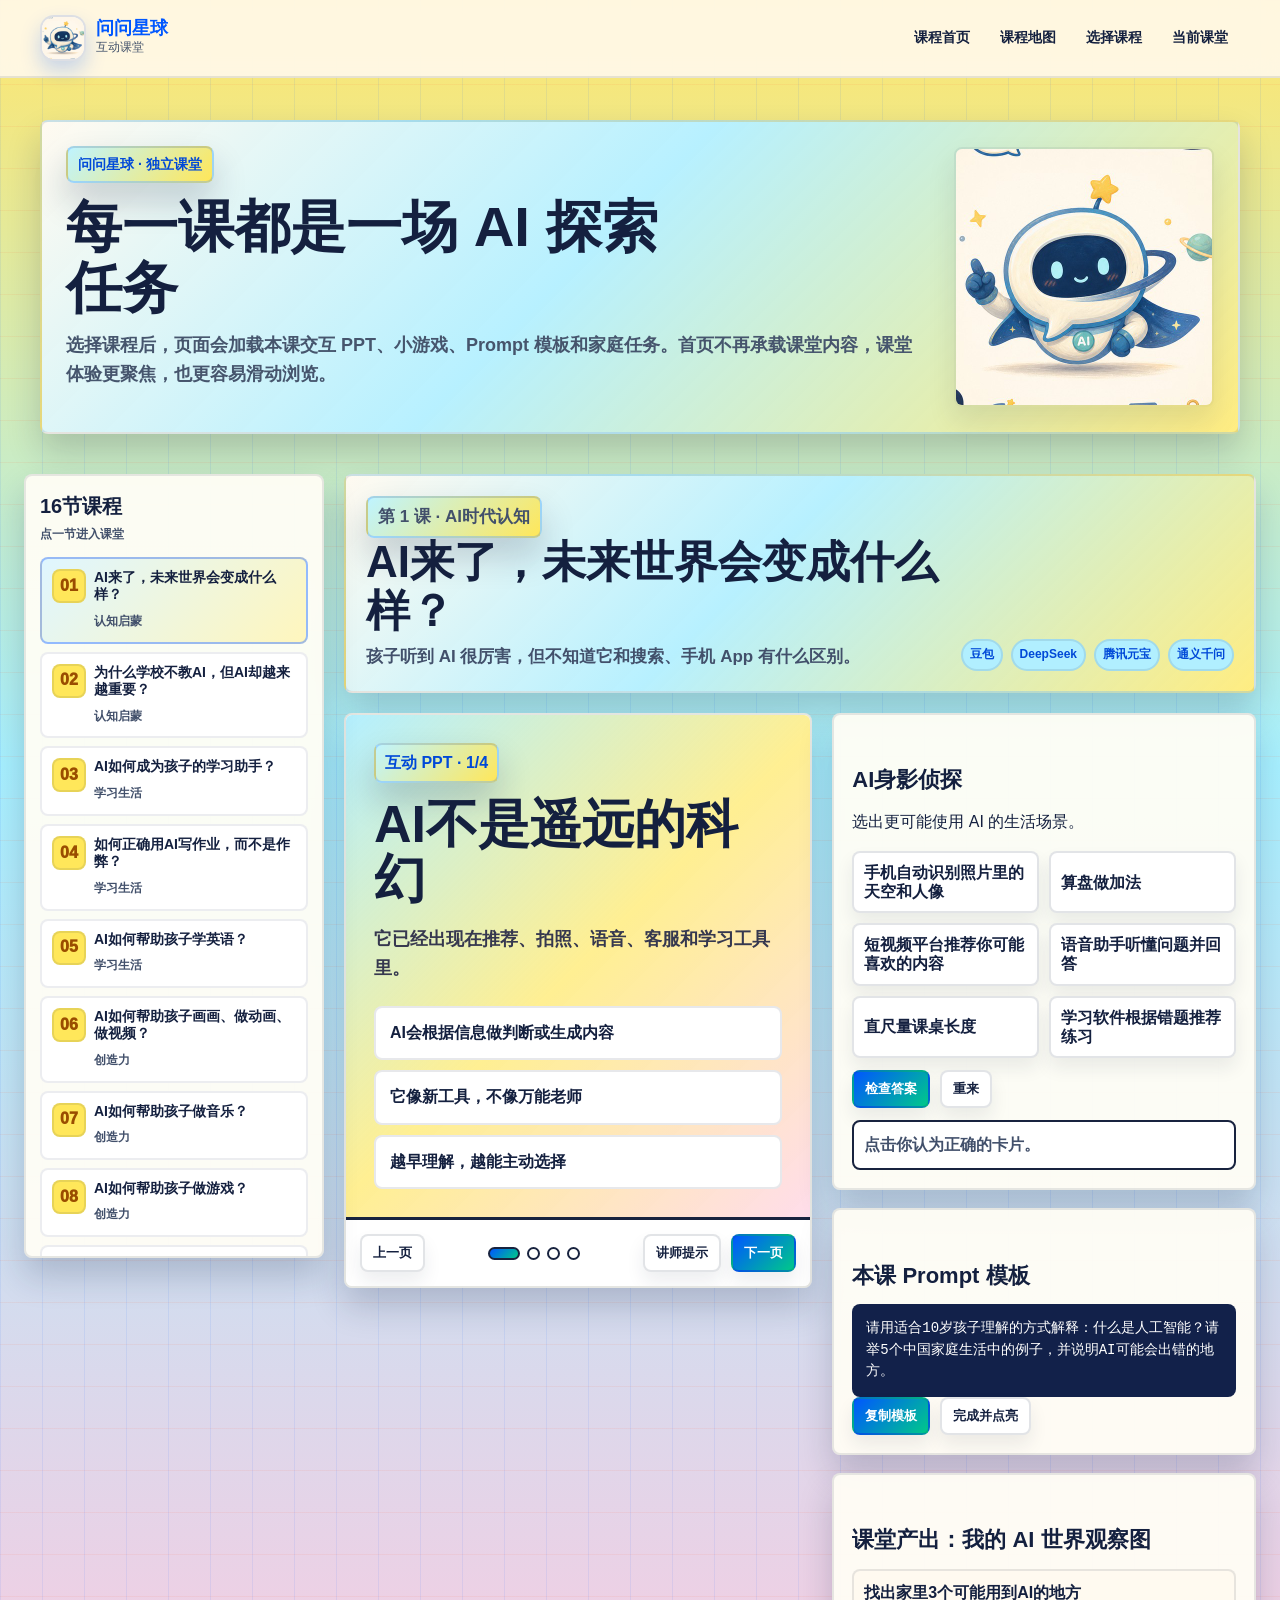
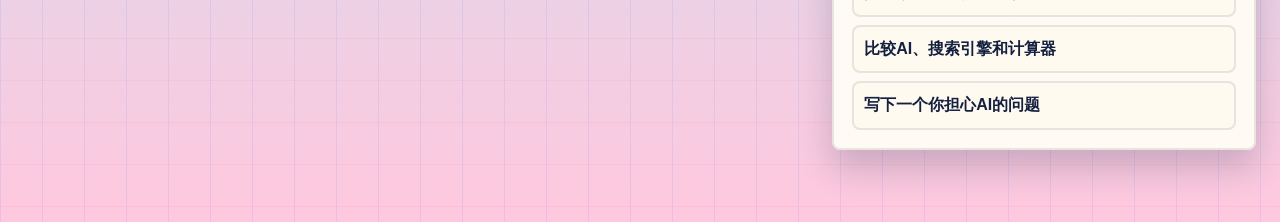
==== commit 1ab863f2: "Fix mobile course scrolling" ====
--- a/course.html
+++ b/course.html
@@ -7,7 +7,7 @@
   <meta name="description" content="问问星球 AI 家庭成长课的独立课堂页面，包含交互 PPT、课堂小游戏、Prompt 模板和家庭任务。">
   <link rel="icon" href="assets/favicon.svg" type="image/svg+xml">
   <link rel="stylesheet" href="styles.css?v=wenwen-bright-20260520">
-  <link rel="stylesheet" href="wenwen-bright.css?v=20260520f">
+  <link rel="stylesheet" href="wenwen-bright.css?v=20260520h">
 </head>
 <body data-page="course">
   <a class="skip-link" href="#main">跳到课堂内容</a>
@@ -70,6 +70,6 @@
 
   <div class="toast" id="toast" role="status" aria-live="polite"></div>
 
-  <script src="script.js?v=scroll-rescue-20260520d"></script>
+  <script src="script.js?v=scroll-rescue-20260520f"></script>
 </body>
 </html>
--- a/wenwen-bright.css
+++ b/wenwen-bright.css
@@ -19,18 +19,17 @@
 
 html,
 body {
-  height: 100% !important;
+  height: auto !important;
   min-height: 100% !important;
   overflow-x: hidden !important;
-  overflow-y: hidden !important;
+  overflow-y: auto !important;
   overscroll-behavior-y: auto;
   touch-action: pan-y;
 }
 
 body {
-  display: flex;
-  min-height: 100dvh !important;
-  flex-direction: column;
+  display: block;
+  min-height: 100% !important;
   background:
     linear-gradient(90deg, rgba(0, 87, 255, 0.08) 1px, transparent 1px),
     linear-gradient(180deg, rgba(255, 90, 42, 0.08) 1px, transparent 1px),
@@ -49,7 +48,6 @@
 }
 
 .site-header {
-  flex: 0 0 auto;
   border-bottom: 2px solid rgba(20, 32, 63, 0.1);
   background: rgba(255, 250, 240, 0.88);
   backdrop-filter: blur(18px);
@@ -58,15 +56,15 @@
 main,
 body > main#main,
 body > main.course-main {
-  flex: 1 1 auto;
-  height: calc(100dvh - 76px);
-  min-height: 0;
-  overflow: hidden auto !important;
+  display: block;
+  height: auto !important;
+  min-height: auto;
+  overflow: visible !important;
   overflow-x: hidden !important;
-  overflow-y: auto !important;
-  overscroll-behavior-y: contain;
+  overflow-y: visible !important;
+  overscroll-behavior-y: auto;
   scroll-behavior: smooth;
-  -webkit-overflow-scrolling: touch;
+  -webkit-overflow-scrolling: auto;
 }
 
 .brand {
@@ -352,6 +350,30 @@
 }
 
 @media (max-width: 760px) {
+  html,
+  body {
+    height: auto !important;
+    min-height: 100% !important;
+    overflow-x: hidden !important;
+    overflow-y: auto !important;
+  }
+
+  body {
+    display: block;
+    min-height: 100% !important;
+  }
+
+  main,
+  body > main#main,
+  body > main.course-main {
+    display: block;
+    height: auto !important;
+    min-height: auto;
+    overflow: visible !important;
+    overscroll-behavior-y: auto;
+    -webkit-overflow-scrolling: auto;
+  }
+
   .hero-slide::after {
     background:
       linear-gradient(0deg, rgba(255, 247, 207, 0.98) 0%, rgba(255, 247, 207, 0.9) 54%, rgba(255, 247, 207, 0.18) 100%);
